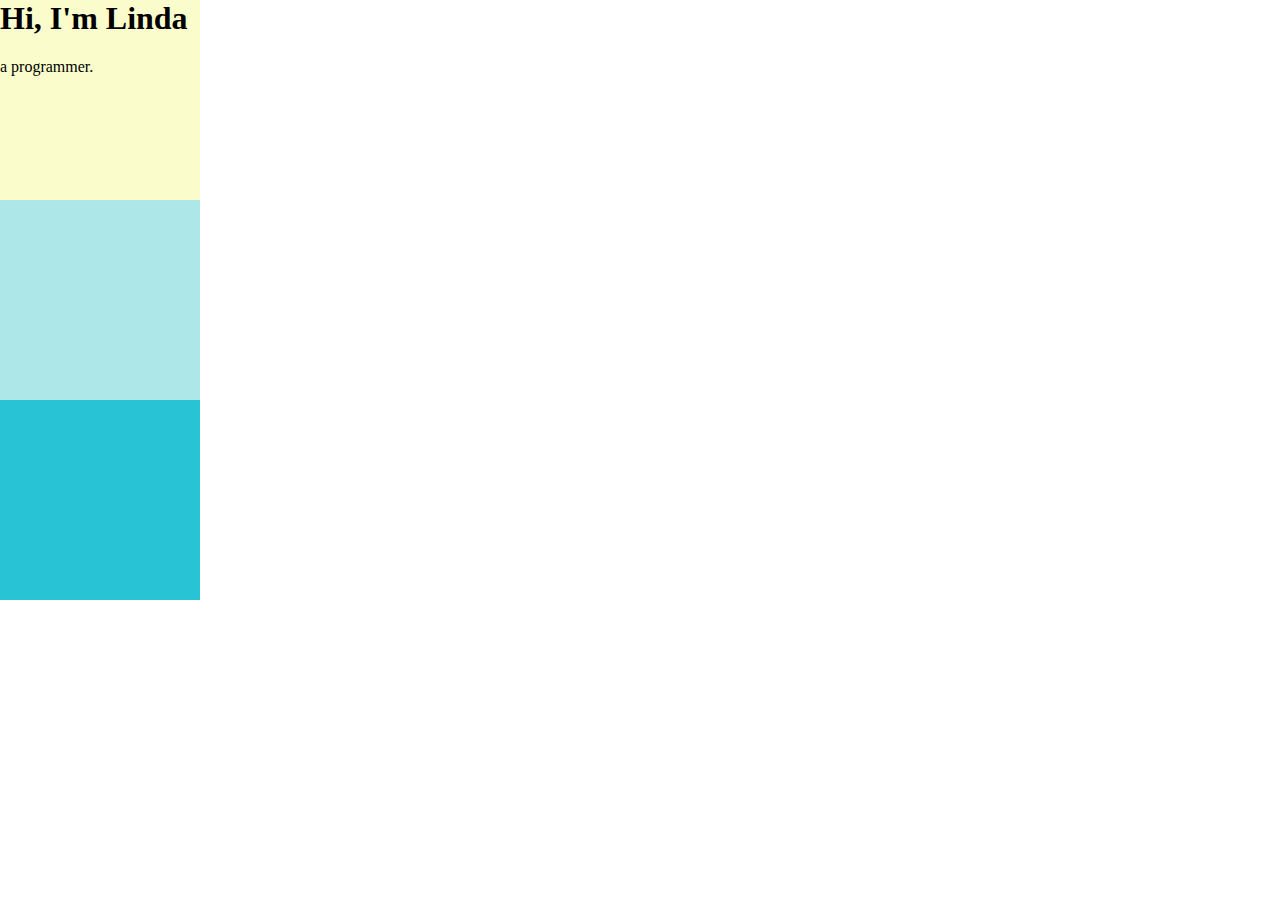
==== index.html @ fd824cb6 "Initial files" ====
<!DOCTYPE html>
<html lang="en">
<head>
    <meta charset="UTF-8">
    <meta name="viewport" content="width=device-width, initial-scale=1.0">
    <title>Linda Site</title>
    <link rel="stylesheet" href="css/styles.css">
    <link rel="shortcut icon" href="favicon.ico" type="image/x-icon">
</head>
<body>
    <div class="top-container">
        <h1>Hi, I'm Linda</h1>
        <p>a programmer.</p>
    </div>
    <div class="middle-container"></div>
    <div class="bottom-container"></div>
    
</body>
</html>
---- css/styles.css ----
body {
    margin: 0;
}
h1 {
    margin-top: 0;
    /* margin-left: 0;
    margin-right: 0;    */
}
div {
    width: 200px;
    height: 200px;
}
.top-container {
    background-color: #fafdcb;
}
.middle-container {
    background-color: #aee7e8;
}
.bottom-container {
    background-color: #28c3d4;
}
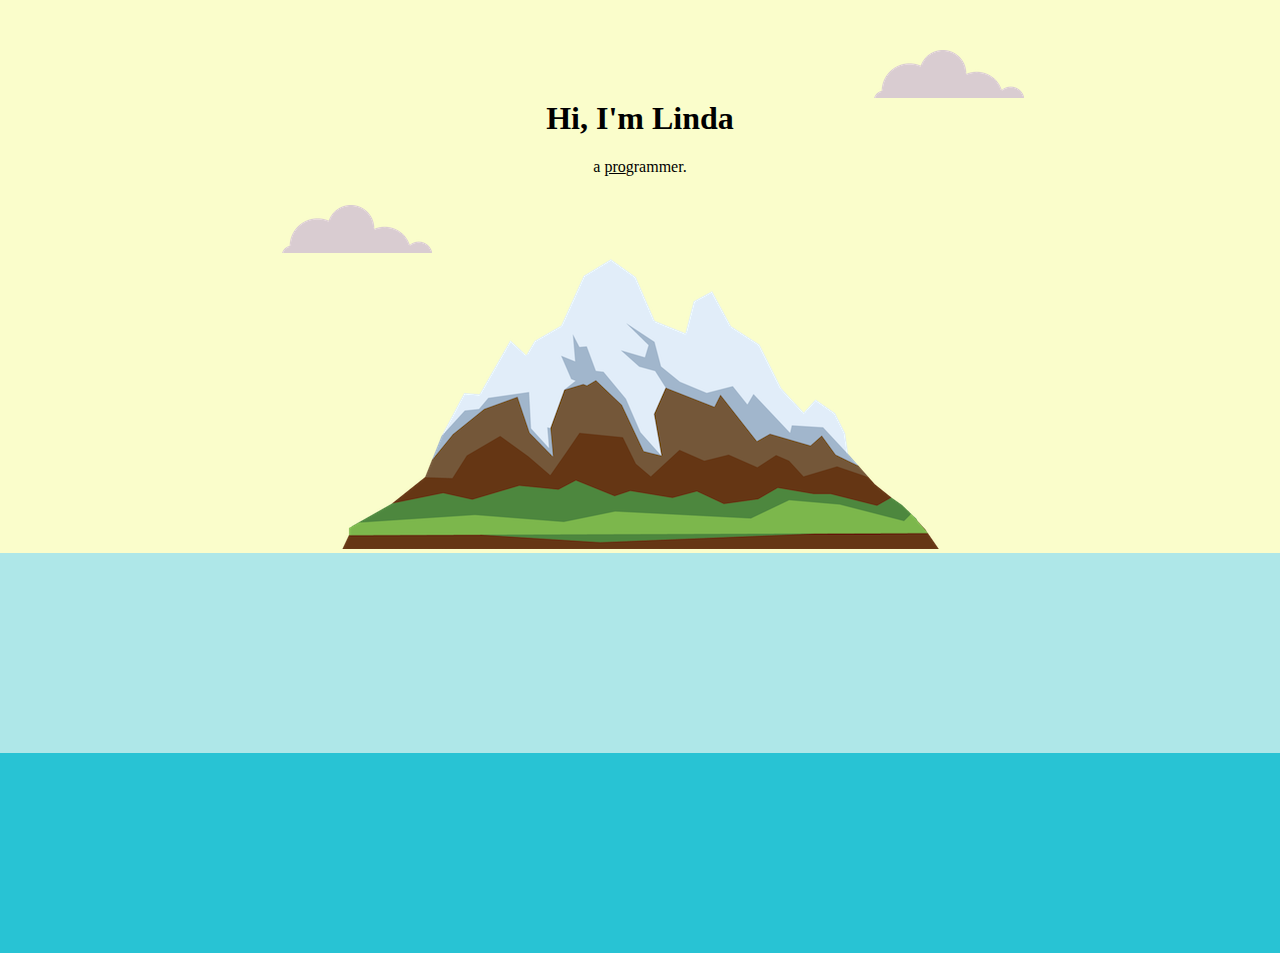
==== commit ecf0f98e: "Added mountain and clouds" ====
--- a/index.html
+++ b/index.html
@@ -9,8 +9,11 @@
 </head>
 <body>
     <div class="top-container">
+        <img class="top-cloud" src="images/cloud.png" alt="Cloud">
         <h1>Hi, I'm Linda</h1>
-        <p>a programmer.</p>
+        <p>a <span class="pro">pro</span><span class="">grammer.</span></p>
+        <img class="bottom-cloud" src="images/cloud.png" alt="Cloud">
+        <img src="images/mountain.png" alt="Cloud">
     </div>
     <div class="middle-container"></div>
     <div class="bottom-container"></div>
--- a/css/styles.css
+++ b/css/styles.css
@@ -1,21 +1,41 @@
 body {
     margin: 0;
+    text-align: center;
 }
 h1 {
-    margin-top: 0;
+    /* width:10%; */
+    /* margin: 0 auto; */
+    margin-top: 0px;
     /* margin-left: 0;
     margin-right: 0;    */
 }
 div {
-    width: 200px;
-    height: 200px;
+    width: 100%;
+    /* height: 200px; */
 }
 .top-container {
+    padding-top: 100px;
     background-color: #fafdcb;
+    position: relative;
 }
 .middle-container {
     background-color: #aee7e8;
+    height: 200px;
 }
 .bottom-container {
     background-color: #28c3d4;
-}+    height: 200px;
+}
+.pro {
+    text-decoration: underline;
+}
+.top-cloud {
+    position: absolute;
+    top: 50px;
+    right:20%;
+}
+.bottom-cloud {
+    position: absolute;
+    bottom: 300px;
+    left:22%;
+}
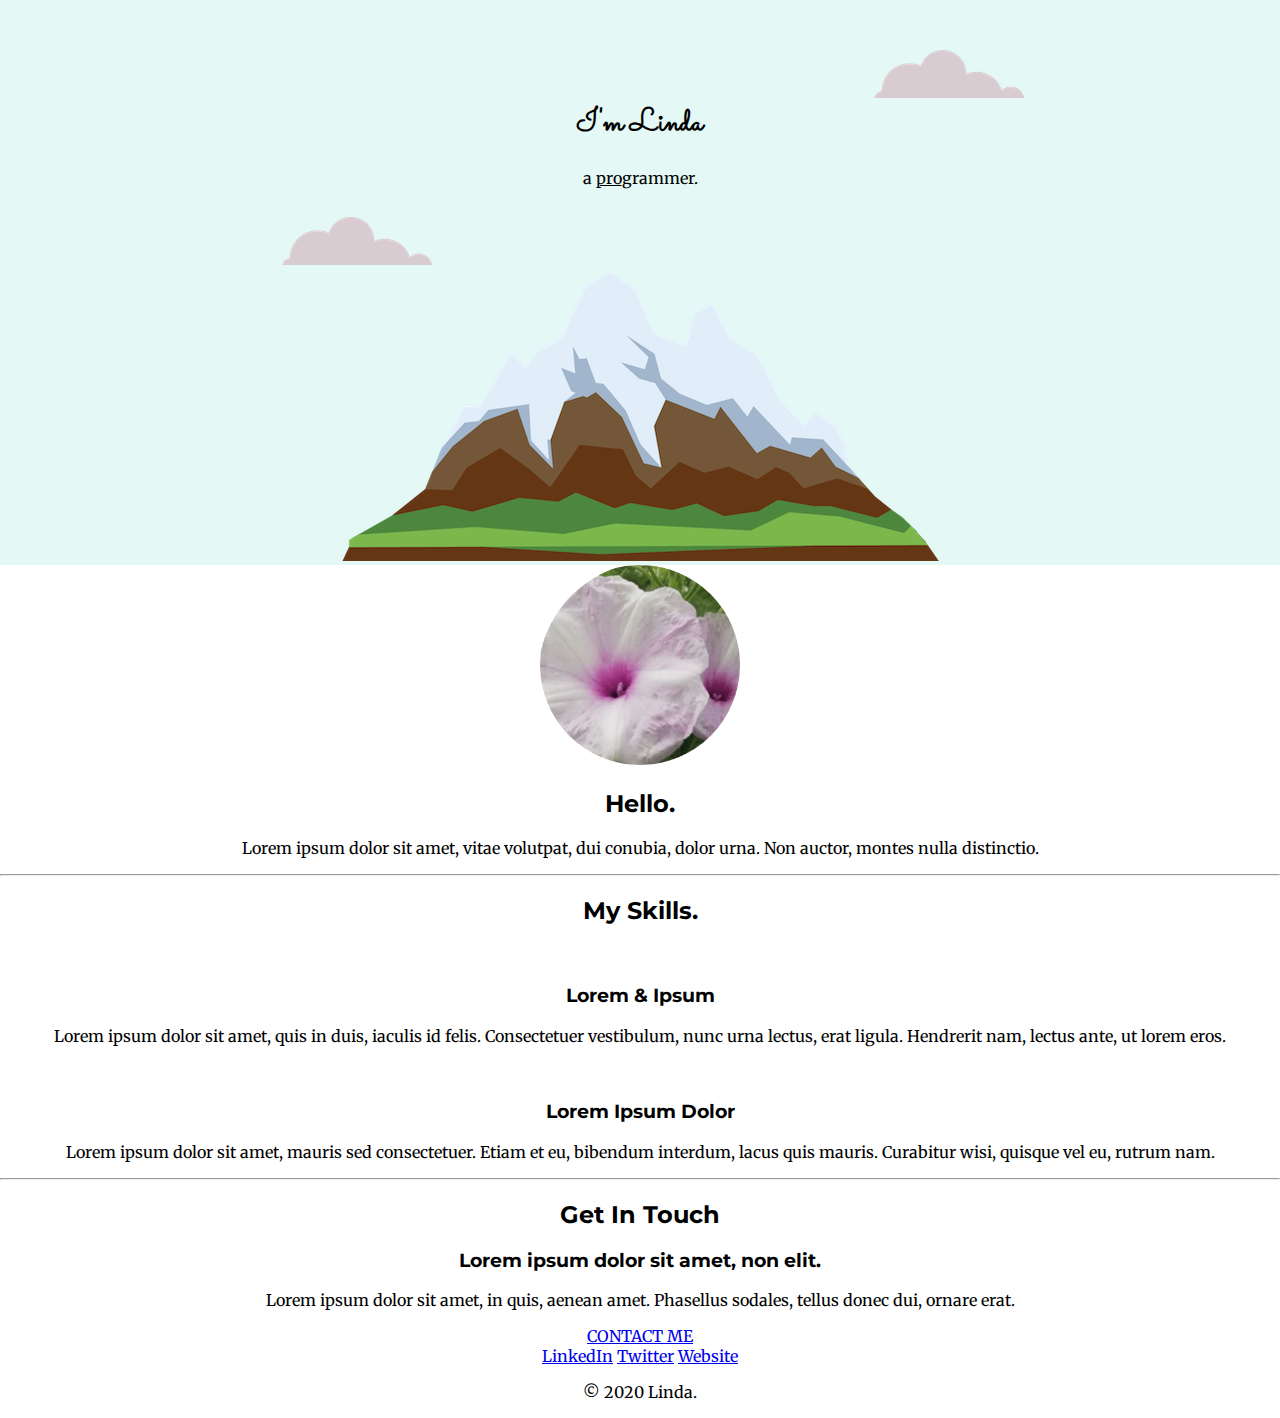
==== commit 97c7f8af: "Added stub text" ====
--- a/index.html
+++ b/index.html
@@ -1,22 +1,72 @@
 <!DOCTYPE html>
 <html lang="en">
-<head>
-    <meta charset="UTF-8">
-    <meta name="viewport" content="width=device-width, initial-scale=1.0">
+  <head>
+    <meta charset="UTF-8" />
+    <meta name="viewport" content="width=device-width, initial-scale=1.0" />
     <title>Linda Site</title>
-    <link rel="stylesheet" href="css/styles.css">
-    <link rel="shortcut icon" href="favicon.ico" type="image/x-icon">
-</head>
-<body>
+    <link rel="stylesheet" href="css/styles.css" />
+    <link rel="shortcut icon" href="favicon.ico" type="image/x-icon" />
+    <link
+      href="https://fonts.googleapis.com/css2?family=Merriweather:ital,wght@0,300;0,400;0,700;1,300;1,400;1,700&family=Montserrat:ital,wght@0,300;0,400;0,500;1,300;1,400;1,500&family=Sacramento&display=swap"
+      rel="stylesheet"
+    />
+  </head>
+  <body>
     <div class="top-container">
-        <img class="top-cloud" src="images/cloud.png" alt="Cloud">
-        <h1>Hi, I'm Linda</h1>
-        <p>a <span class="pro">pro</span><span class="">grammer.</span></p>
-        <img class="bottom-cloud" src="images/cloud.png" alt="Cloud">
-        <img src="images/mountain.png" alt="Cloud">
+      <img class="top-cloud" src="images/cloud.png" alt="Cloud" />
+      <h1>I'm Linda</h1>
+      <p>a <span class="pro">pro</span><span class="">grammer.</span></p>
+      <img class="bottom-cloud" src="images/cloud.png" alt="Cloud" />
+      <img src="images/mountain.png" alt="Cloud" />
     </div>
-    <div class="middle-container"></div>
-    <div class="bottom-container"></div>
-    
-</body>
-</html>+    <div class="middle-container">
+      <div class="profile">
+        <img width=200 src="images/circle-cropped.png" alt="flower-img" />
+        <h2>Hello.</h2>
+        <p>
+          Lorem ipsum dolor sit amet, vitae volutpat, dui conubia, dolor urna.
+          Non auctor, montes nulla distinctio.
+        </p>
+      </div>
+      <hr />
+      <div class="skills">
+        <h2>My Skills.</h2>
+        <div class="skill-row">
+          <img class="" src="" alt="" />
+          <h3>Lorem & Ipsum</h3>
+          <p>
+            Lorem ipsum dolor sit amet, quis in duis, iaculis id felis.
+            Consectetuer vestibulum, nunc urna lectus, erat ligula. Hendrerit
+            nam, lectus ante, ut lorem eros.
+          </p>
+        </div>
+        <div class="skill-row">
+          <img class="" src="" alt="" />
+          <h3>Lorem Ipsum Dolor</h3>
+          <p>
+            Lorem ipsum dolor sit amet, mauris sed consectetuer. Etiam et eu,
+            bibendum interdum, lacus quis mauris. Curabitur wisi, quisque vel
+            eu, rutrum nam.
+          </p>
+        </div>
+      </div>
+      <hr />
+      <div class="contact-me">
+        <h2>Get In Touch</h2>
+        <h3>Lorem ipsum dolor sit amet, non elit.</h3>
+        <p>
+          Lorem ipsum dolor sit amet, in quis, aenean amet. Phasellus sodales,
+          tellus donec dui, ornare erat.
+        </p>
+        <a class="btn" href="mailto:name@email.com">CONTACT ME</a>
+      </div>
+    </div>
+
+    <div class="bottom-container">
+      <a class="footer-link" href="https://www.linkedin.com/">LinkedIn</a>
+      <a class="footer-link" href="https://twitter.com/">Twitter</a>
+      <a class="footer-link" href="https://www.appbrewery.co/">Website</a>
+      <p>© 2020 Linda.</p>
+    </div>
+  </body>
+</html>
--- a/css/styles.css
+++ b/css/styles.css
@@ -1,41 +1,45 @@
 body {
-    margin: 0;
-    text-align: center;
+  margin: 0;
+  text-align: center;
+  font-family: "Merriweather", serif;
 }
+
 h1 {
-    /* width:10%; */
-    /* margin: 0 auto; */
-    margin-top: 0px;
-    /* margin-left: 0;
-    margin-right: 0;    */
+  font-family: "Sacramento", cursive;
+  /* width:10%; */
+  /* margin: 0 auto; */
+  margin-top: 0px;
+}
+h2 {
+  font-family: "Montserrat", sans-serif;
+}
+h3 {
+  font-family: "Montserrat", sans-serif;
 }
 div {
-    width: 100%;
-    /* height: 200px; */
+  width: 100%;
+  /* height: 200px; */
 }
 .top-container {
-    padding-top: 100px;
-    background-color: #fafdcb;
-    position: relative;
+  padding-top: 100px;
+  background-color: #e4f9f5;
+  position: relative;
 }
 .middle-container {
-    background-color: #aee7e8;
-    height: 200px;
+
 }
 .bottom-container {
-    background-color: #28c3d4;
-    height: 200px;
 }
 .pro {
-    text-decoration: underline;
+  text-decoration: underline;
 }
 .top-cloud {
-    position: absolute;
-    top: 50px;
-    right:20%;
+  position: absolute;
+  top: 50px;
+  right: 20%;
 }
 .bottom-cloud {
-    position: absolute;
-    bottom: 300px;
-    left:22%;
+  position: absolute;
+  bottom: 300px;
+  left: 22%;
 }
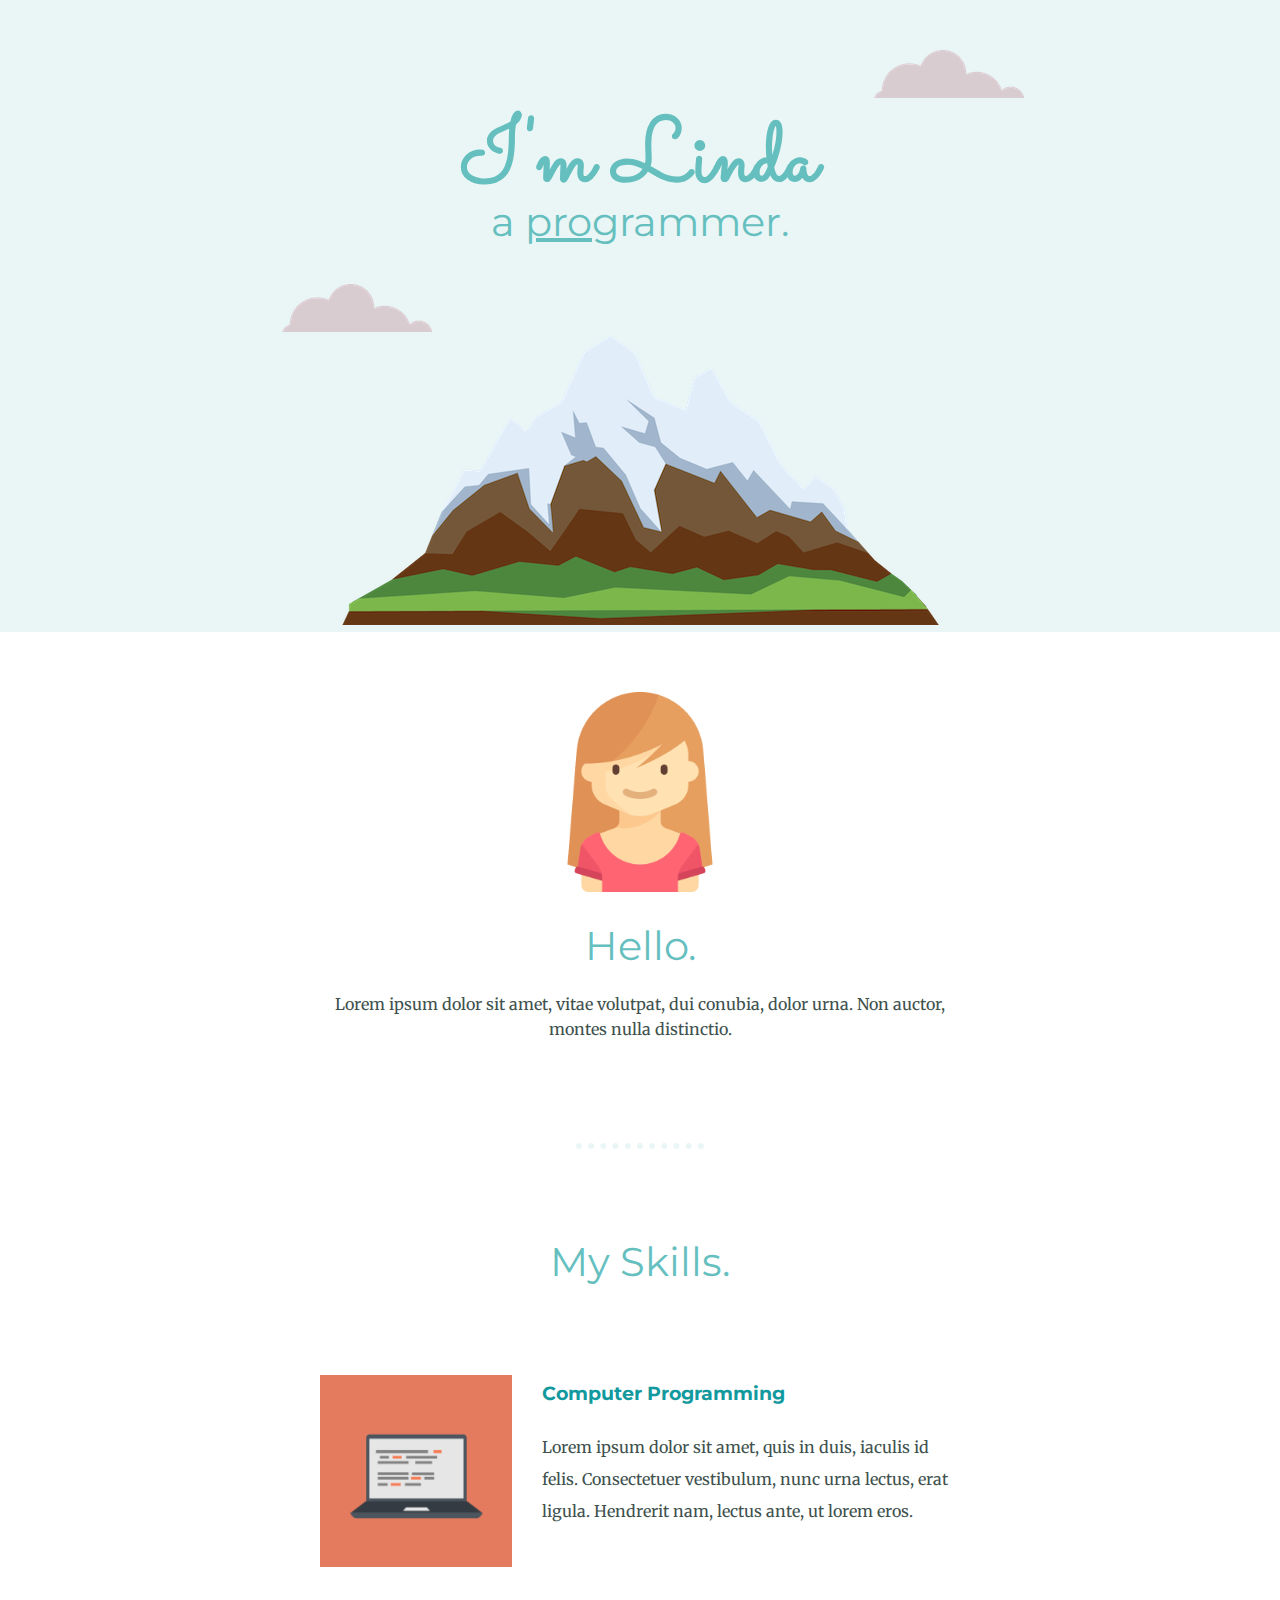
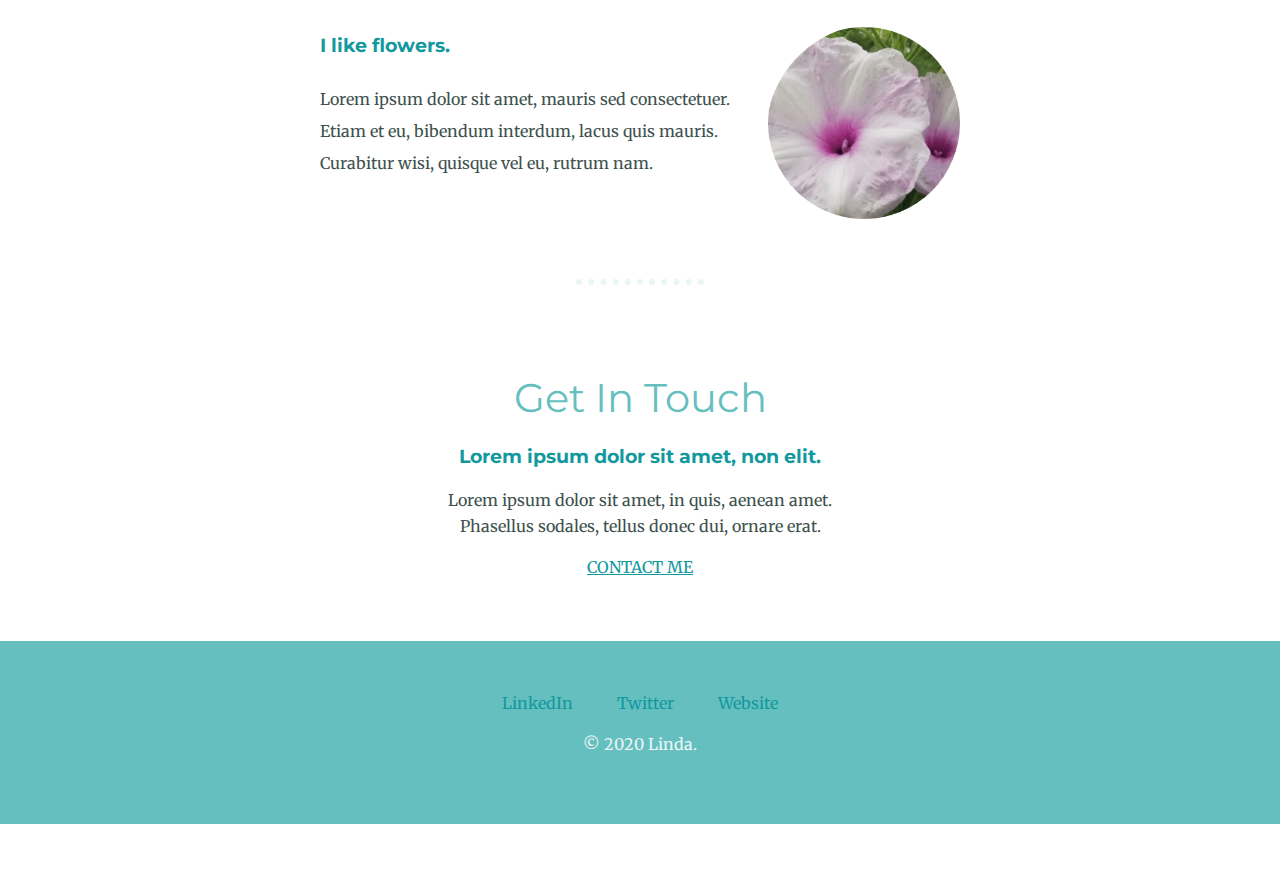
==== commit 22d98eb3: "Added styles and made the site pretty." ====
--- a/index.html
+++ b/index.html
@@ -15,13 +15,13 @@
     <div class="top-container">
       <img class="top-cloud" src="images/cloud.png" alt="Cloud" />
       <h1>I'm Linda</h1>
-      <p>a <span class="pro">pro</span><span class="">grammer.</span></p>
+      <h2>a <span class="pro">pro</span><span class="">grammer.</span></h2>
       <img class="bottom-cloud" src="images/cloud.png" alt="Cloud" />
       <img src="images/mountain.png" alt="Cloud" />
     </div>
     <div class="middle-container">
       <div class="profile">
-        <img width=200 src="images/circle-cropped.png" alt="flower-img" />
+        <img width=200 src="images/girl.png" alt="flower-img" />
         <h2>Hello.</h2>
         <p>
           Lorem ipsum dolor sit amet, vitae volutpat, dui conubia, dolor urna.
@@ -32,18 +32,18 @@
       <div class="skills">
         <h2>My Skills.</h2>
         <div class="skill-row">
-          <img class="" src="" alt="" />
-          <h3>Lorem & Ipsum</h3>
-          <p>
+          <img class="computer-img" src="images/computer.png" alt="" />
+          <h3>Computer Programming</h3>
+          <p class="computer-skill-description">
             Lorem ipsum dolor sit amet, quis in duis, iaculis id felis.
             Consectetuer vestibulum, nunc urna lectus, erat ligula. Hendrerit
             nam, lectus ante, ut lorem eros.
           </p>
         </div>
         <div class="skill-row">
-          <img class="" src="" alt="" />
-          <h3>Lorem Ipsum Dolor</h3>
-          <p>
+          <img class="flower-img" src="images/circle-cropped.png" alt="" />
+          <h3>I like flowers.</h3>
+          <p class="flower-skill-description">
             Lorem ipsum dolor sit amet, mauris sed consectetuer. Etiam et eu,
             bibendum interdum, lacus quis mauris. Curabitur wisi, quisque vel
             eu, rutrum nam.
@@ -55,7 +55,7 @@
         <h2>Get In Touch</h2>
         <h3>Lorem ipsum dolor sit amet, non elit.</h3>
         <p>
-          Lorem ipsum dolor sit amet, in quis, aenean amet. Phasellus sodales,
+          Lorem ipsum dolor sit amet, in quis, aenean amet. <br/>Phasellus sodales,
           tellus donec dui, ornare erat.
         </p>
         <a class="btn" href="mailto:name@email.com">CONTACT ME</a>
@@ -66,7 +66,7 @@
       <a class="footer-link" href="https://www.linkedin.com/">LinkedIn</a>
       <a class="footer-link" href="https://twitter.com/">Twitter</a>
       <a class="footer-link" href="https://www.appbrewery.co/">Website</a>
-      <p>© 2020 Linda.</p>
+      <p class="copyright" >© 2020 Linda.</p>
     </div>
   </body>
 </html>
--- a/css/styles.css
+++ b/css/styles.css
@@ -2,34 +2,94 @@
   margin: 0;
   text-align: center;
   font-family: "Merriweather", serif;
+  margin-top: 0px;
+  color: #40514e;
+  line-height: 1.6rem;
 }
 
 h1 {
   font-family: "Sacramento", cursive;
-  /* width:10%; */
-  /* margin: 0 auto; */
-  margin-top: 0px;
+  font-size: 5.625rem;
+  margin: 50px auto 0 auto;
+  color: #66bfbf;
 }
 h2 {
+  font-size: 2.5rem;
   font-family: "Montserrat", sans-serif;
+  color: #66bfbf;
+  font-weight: normal;
+  /* margin-top: 0.5rem; */
 }
 h3 {
   font-family: "Montserrat", sans-serif;
+  color: #11999e;
+}
+a {
+  color: #11999e;
 }
 div {
   width: 100%;
   /* height: 200px; */
 }
+hr {
+  border:none;
+  border-top: dotted 6px #EAF6F6;
+  width: 10%;
+  margin: 100px auto;
+  
+}
 .top-container {
   padding-top: 100px;
-  background-color: #e4f9f5;
+  background-color: #EAF6F6;
   position: relative;
 }
 .middle-container {
-
+  margin: 60px auto;
 }
 .bottom-container {
+  margin: 60px auto;
+  background-color: #66bfbf;
+  color: #11999e;
+  /* height: 100px; */
+  padding: 50px 0;
 }
+.bottom-container a {
+  text-decoration: none;
+  padding: 5px 20px;
+}
+.copyright {
+  color: #EAF6F6;
+}
+.profile {
+  width: 50%;
+  margin: auto;
+}
+.skill-row {
+  width: 50%;
+  /* float: left; */
+  margin: 100px auto;
+  text-align: left;
+  line-height: 2;
+}
+.skill-row img {
+  width: 30%;
+  /* float: left;
+  margin-right: 30px; */
+}
+.computer-img {
+  float: left;
+  margin-right: 30px;
+}
+.flower-img {
+  float: right;
+  margin-left: 30px;
+}
+/* .computer-skill-description {
+  clear: left;
+}
+.flower-skill-description {
+  clear: right;
+} */
 .pro {
   text-decoration: underline;
 }
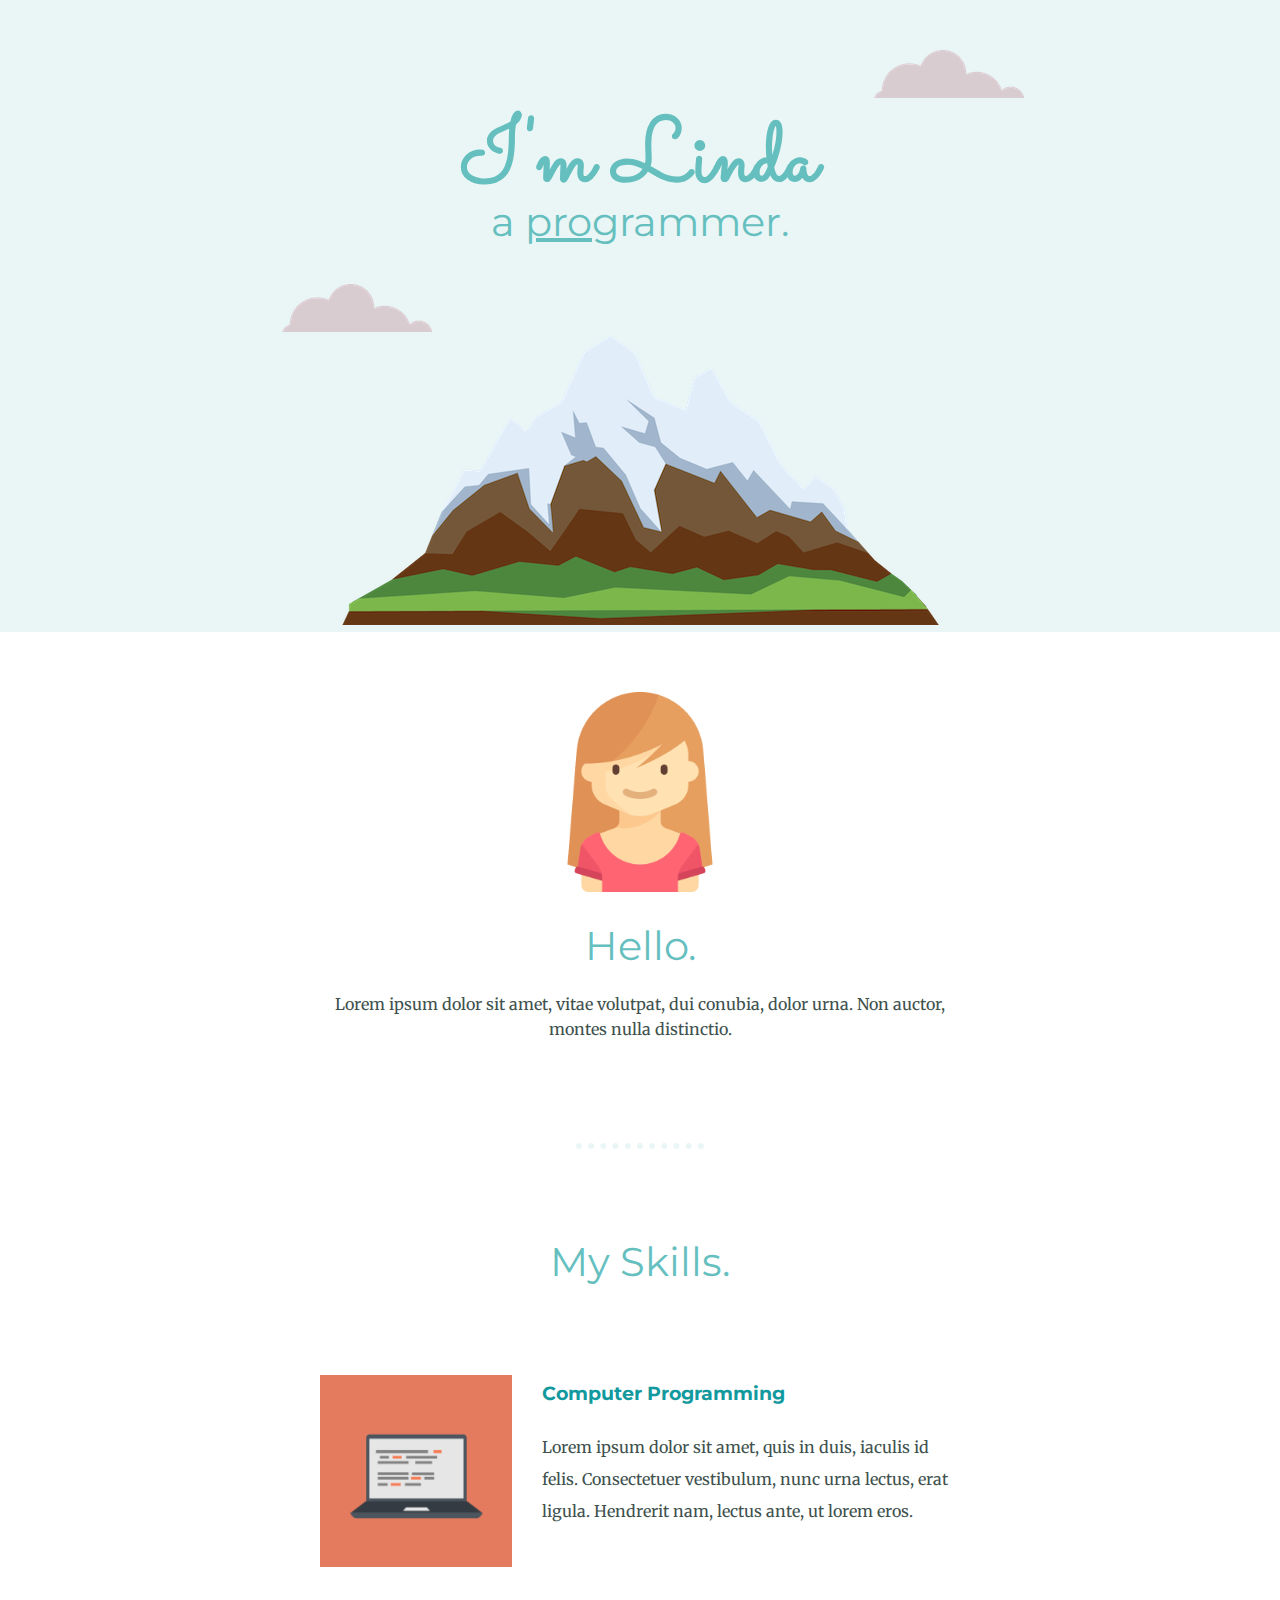
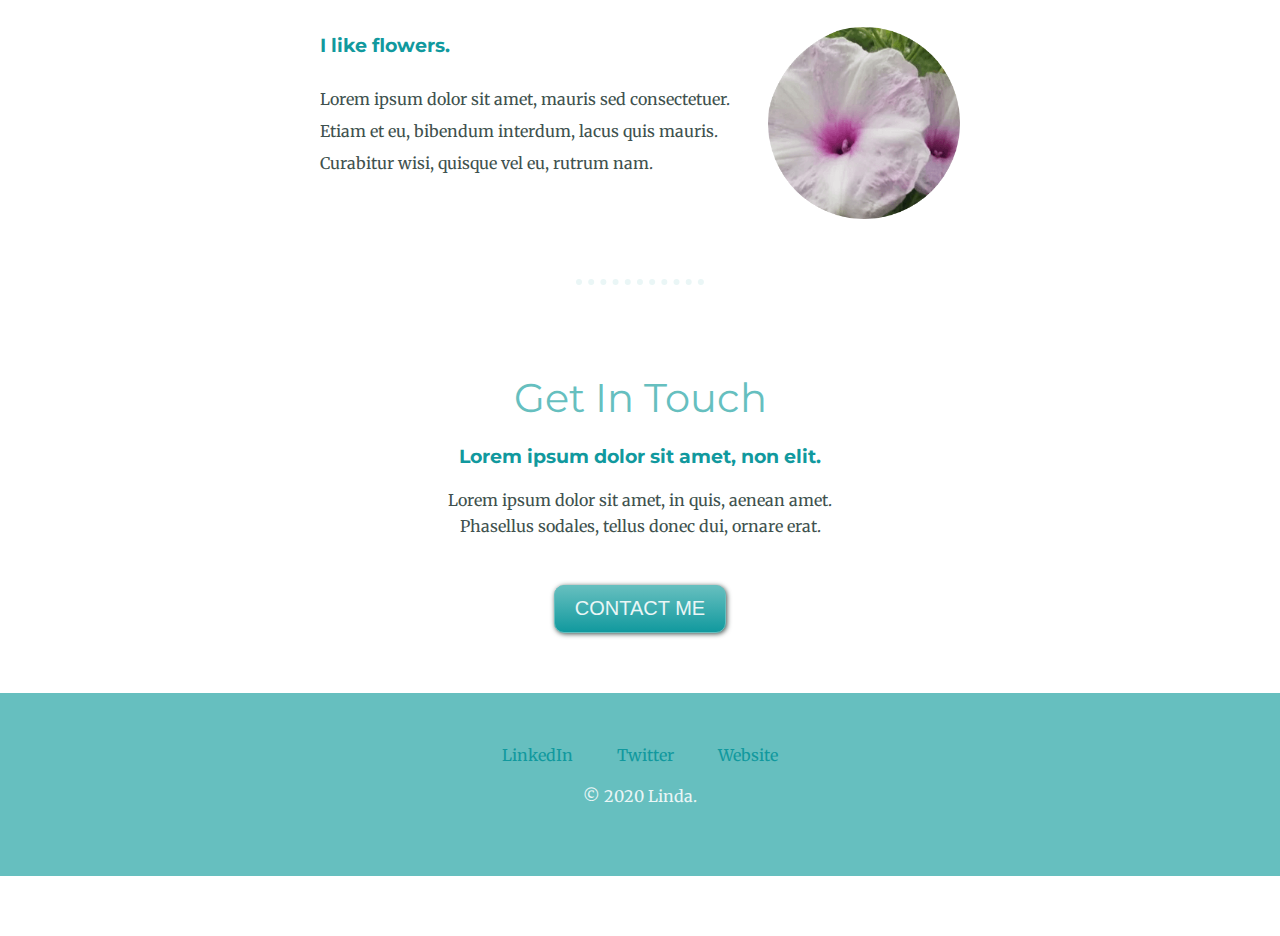
==== commit 10a23fd7: "Added Button style" ====
--- a/index.html
+++ b/index.html
@@ -58,7 +58,7 @@
           Lorem ipsum dolor sit amet, in quis, aenean amet. <br/>Phasellus sodales,
           tellus donec dui, ornare erat.
         </p>
-        <a class="btn" href="mailto:name@email.com">CONTACT ME</a>
+        <a class="gradient-btn" href="mailto:name@email.com">CONTACT ME</a>
       </div>
     </div>
 
--- a/css/styles.css
+++ b/css/styles.css
@@ -103,3 +103,43 @@
   bottom: 300px;
   left: 22%;
 }
+
+a.gradient-btn {
+  background: #66BFBF;
+  background-image: -webkit-linear-gradient(top, #66BFBF, #11999E);
+  background-image: -moz-linear-gradient(top, #66BFBF, #11999E);
+  background-image: -ms-linear-gradient(top, #66BFBF, #11999E);
+  background-image: -o-linear-gradient(top, #66BFBF, #11999E);
+  background-image: linear-gradient(to bottom, #66BFBF, #11999E);
+  -webkit-border-radius: 10px;
+  -moz-border-radius: 10px;
+  border-radius: 10px;
+  color: #EAF6F6;
+  font-family: sans-serif;
+  font-size: 20px;
+  font-weight: 100;
+  margin-top: 30px;
+  padding: 10px 20px;
+  box-shadow :1px 1px 5px 0px #40514E;
+  -webkit-box-shadow: 1px 1px 5px 0px #40514E;
+  -moz-box-shadow: 1px 1px 5px 0px #40514E;
+  border: solid #66BFBF 1px;
+  text-decoration: none;
+  display: inline-block;
+  cursor: pointer;
+  text-align: center;
+  }
+  
+  a.gradient-btn:hover {
+  border: solid #11999E 1px;
+  background: #11999E;
+  background-image: -webkit-linear-gradient(top, #11999E, #66BFBF);
+  background-image: -moz-linear-gradient(top, #11999E, #66BFBF);
+  background-image: -ms-linear-gradient(top, #11999E, #66BFBF);
+  background-image: -o-linear-gradient(top, #11999E, #66BFBF);
+  background-image: linear-gradient(to bottom, #11999E, #66BFBF);
+  -webkit-border-radius: 10px;
+  -moz-border-radius: 10px;
+  border-radius: 10px;
+  text-decoration: none;
+  }